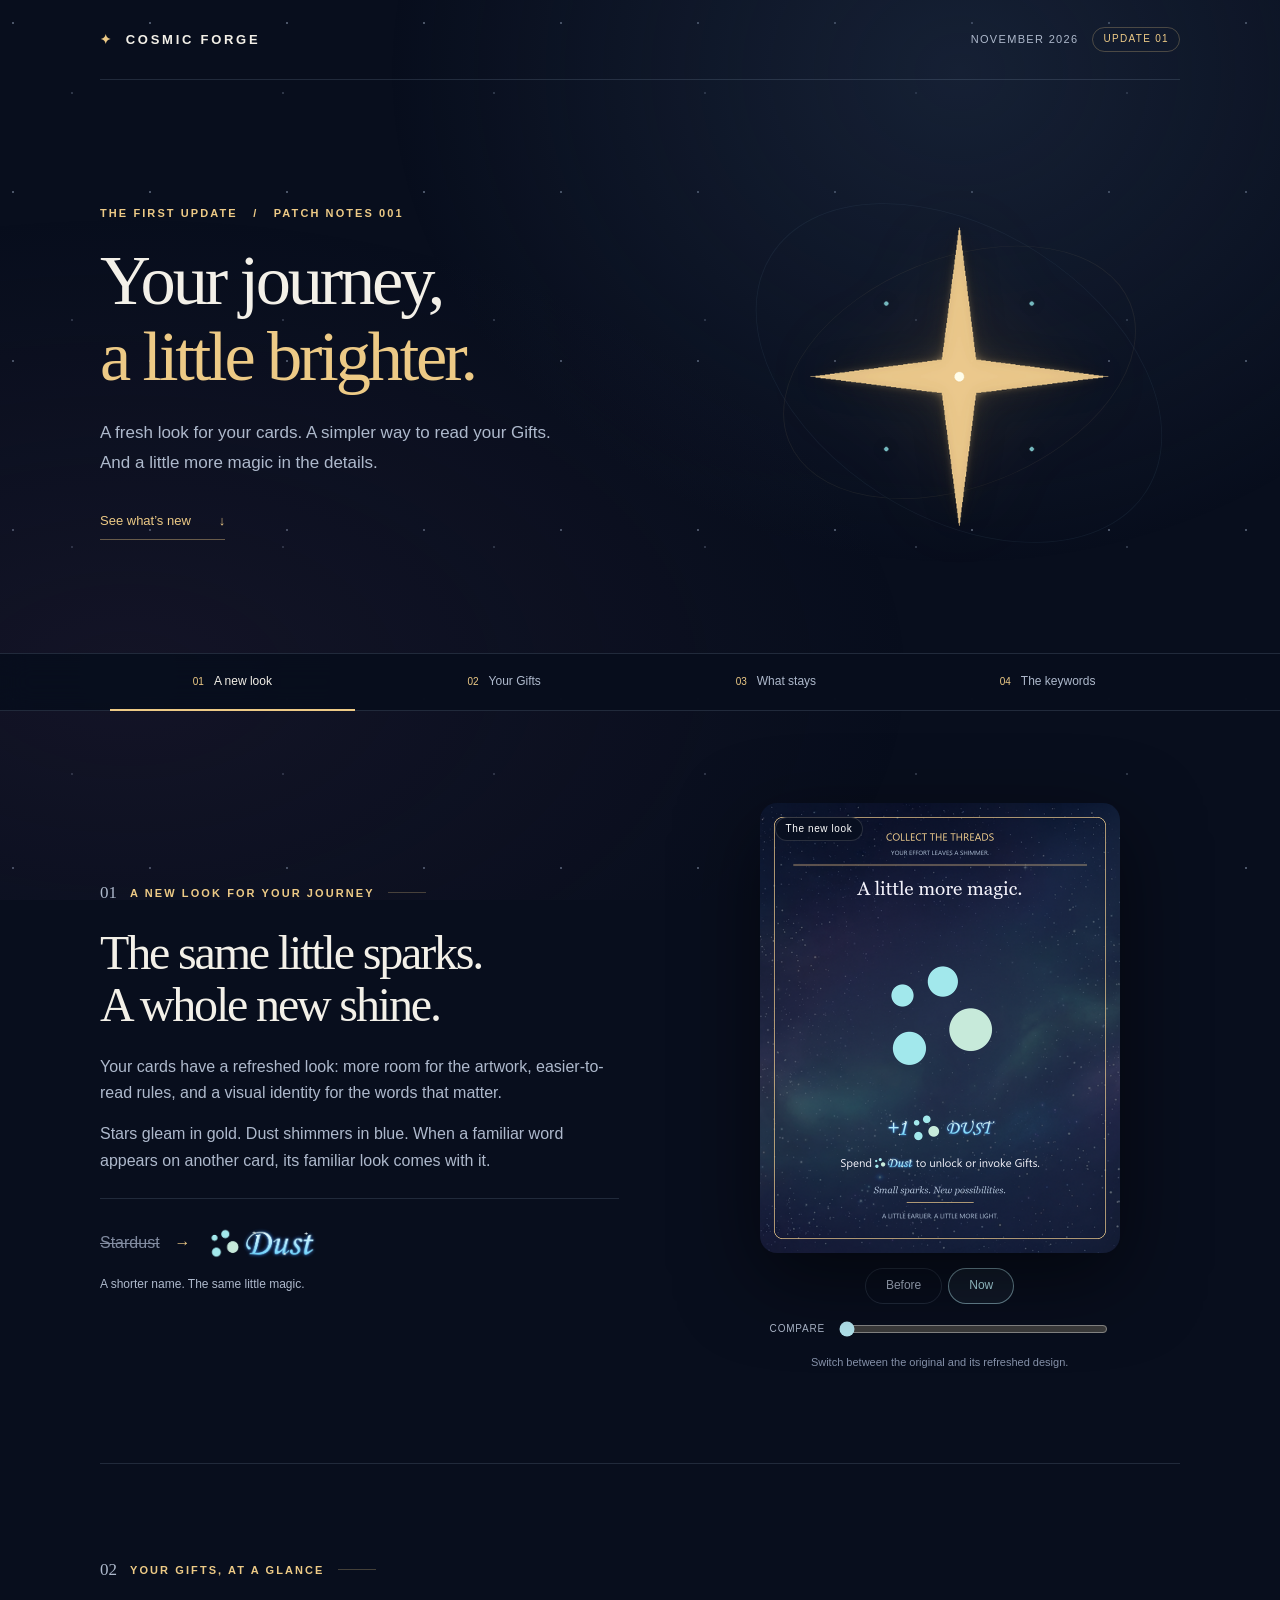
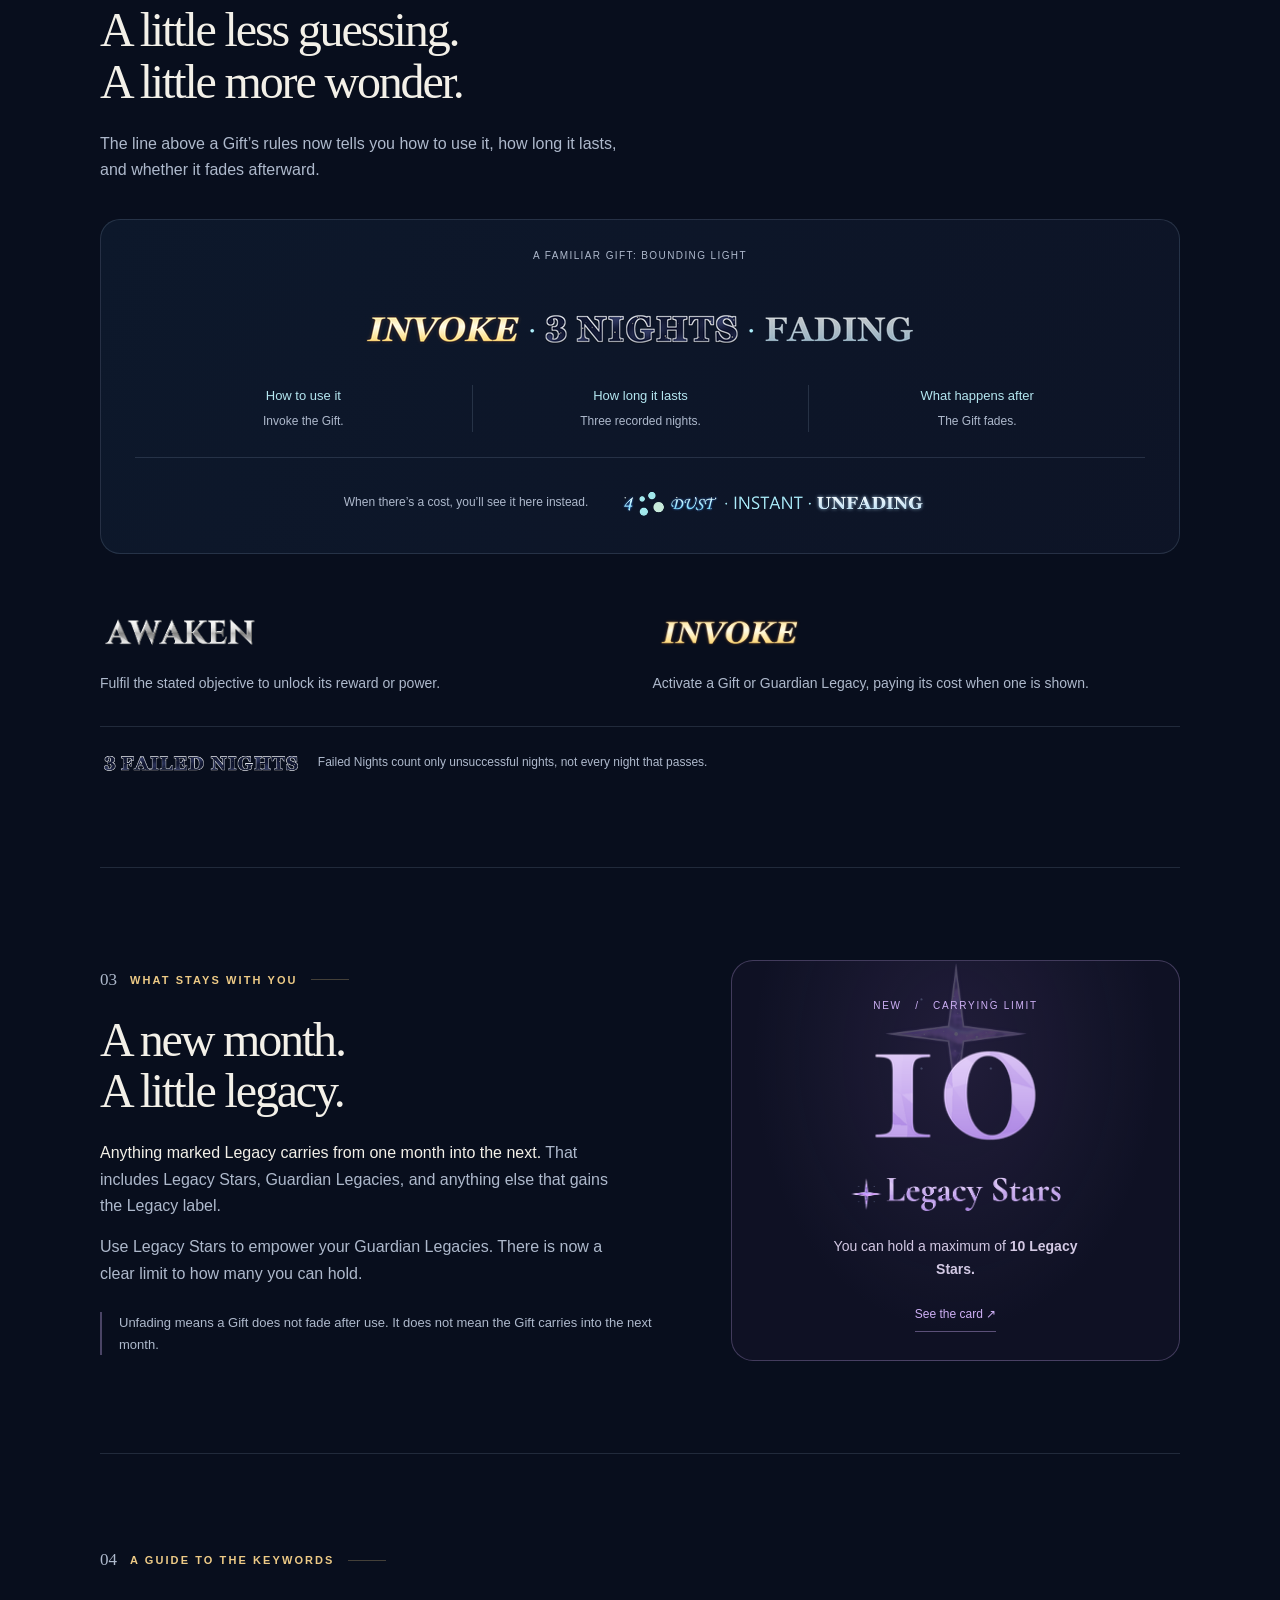
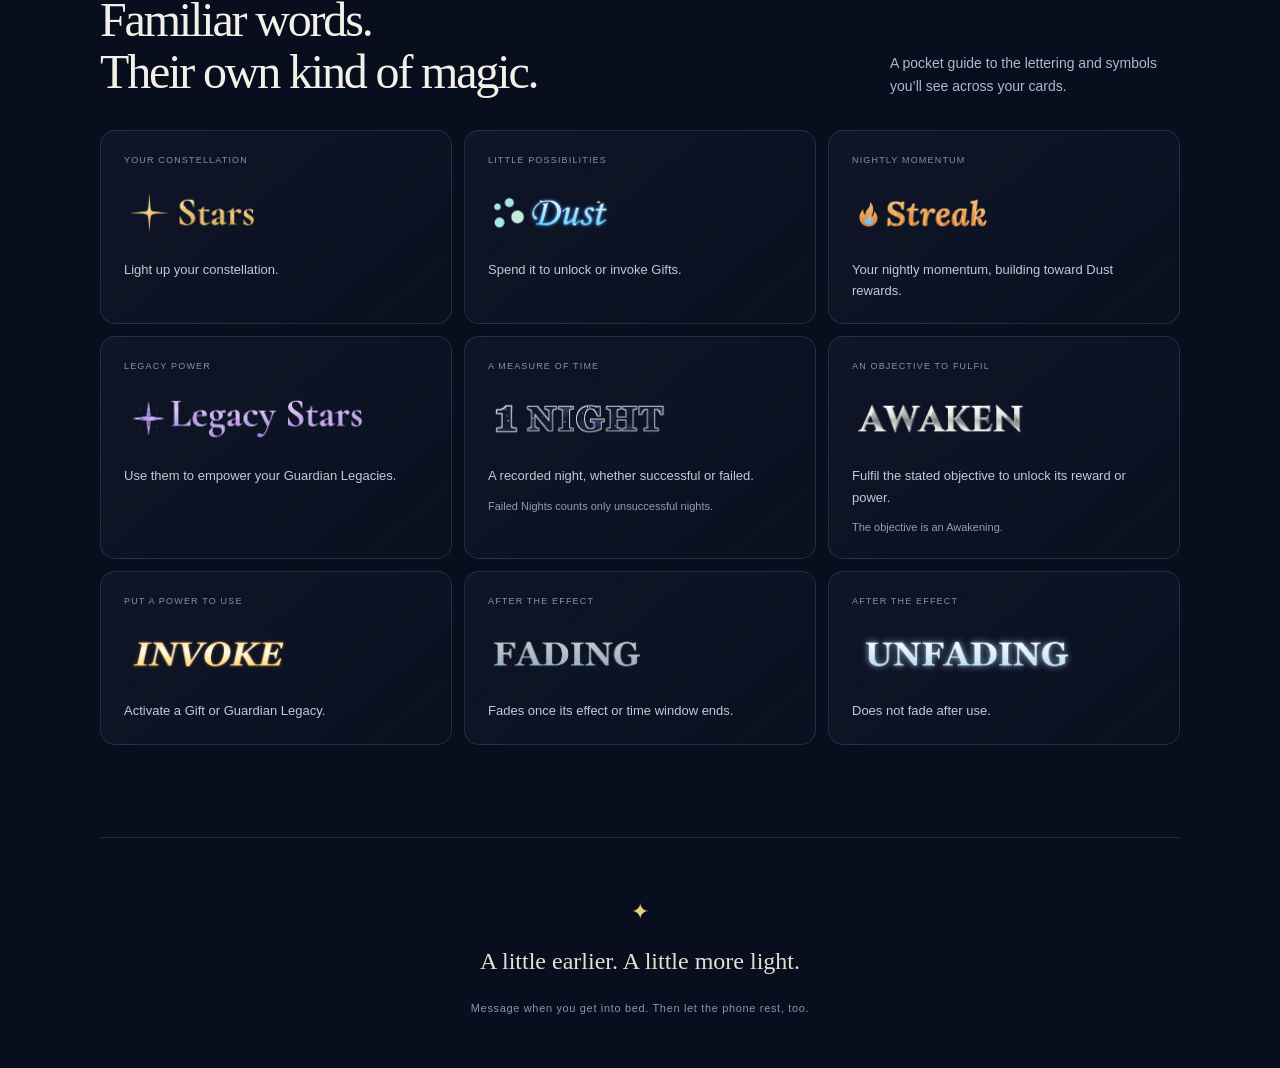
==== index.html @ 6985fdb0 "Publish Cosmic Forge patch notes 001 Co-authored-by: Copilot App <223556219+Copilot@users.noreply.gi" ====
<!doctype html>
<html lang="en">
<head>
  <meta charset="utf-8">
  <meta name="viewport" content="width=device-width, initial-scale=1">
  <meta name="color-scheme" content="dark">
  <title>Cosmic Forge - The first update</title>
  <style>
    :root{--bg:#080e1d;--ink:#f3f0e8;--muted:#aeb9cc;--gold:#edca86;--ice:#b4e6f0;--violet:#ceb0f5;--line:rgba(182,205,232,.15)}
    *{box-sizing:border-box}html{scroll-behavior:smooth;scroll-padding-top:96px}body{margin:0;background:var(--bg);color:var(--ink);font-family:"Segoe UI",Arial,sans-serif;font-size:16px;line-height:1.65}
    body:before{content:"";position:fixed;inset:0;pointer-events:none;z-index:-1;background:radial-gradient(ellipse at 75% 8%,#26365077,transparent 42%),radial-gradient(ellipse at 10% 75%,#33264244,transparent 48%),radial-gradient(1px 1px at 13px 23px,#d2e4ff55 99%,transparent) 0 0/137px 169px,radial-gradient(1px 1px at 72px 93px,#d2e4ff30 99%,transparent) 0 0/211px 227px}
    a{color:inherit;text-decoration:none}button,input{font:inherit}button{cursor:pointer}button:focus-visible,a:focus-visible,input:focus-visible{outline:2px solid var(--ice);outline-offset:6px}button{color:inherit}img{display:block;max-width:100%;height:auto}
    .shell{width:min(1080px,calc(100% - 64px));margin:auto}.masthead{display:flex;align-items:center;justify-content:space-between;gap:16px;padding:27px 0;border-bottom:1px solid var(--line)}
    .brand{font-size:13px;letter-spacing:.21em;font-weight:600}.brand i{font-style:normal;color:var(--gold);margin-right:12px}.edition{display:flex;align-items:center;gap:14px;color:var(--muted);font-size:11px;letter-spacing:.12em}
    .draft{border:1px solid #edca8644;color:var(--gold);padding:3px 10px;border-radius:20px;font-size:10px}
    .hero{display:grid;grid-template-columns:1.4fr 1fr;align-items:center;gap:20px;padding:72px 0 60px;position:relative}
    .eyebrow,.step{font-size:11px;letter-spacing:.19em;text-transform:uppercase;font-weight:600;color:var(--gold)}h1,h2,h3,p{margin:0}
    h1,h2{font-family:Georgia,"Times New Roman",serif;font-weight:400;letter-spacing:-.045em;line-height:1.08}h1{font-size:clamp(44px,5.5vw,74px);margin:20px 0 24px}h1 em{font-style:normal;color:var(--gold)}
    .intro{font-size:17px;max-width:470px;color:var(--muted);line-height:1.75}.start{display:inline-flex;align-items:center;gap:28px;border-bottom:1px solid #edca8666;padding:8px 0;margin-top:24px;font-size:13px;color:var(--gold)}
    .hero-art{position:relative;display:grid;place-items:center;aspect-ratio:1}.hero-art:before,.hero-art:after{content:"";position:absolute;border:1px solid #dfc68914;border-radius:50%;width:83%;height:83%;transform:rotate(-22deg) scaleY(.62)}
    .hero-art:after{width:100%;height:100%;transform:rotate(32deg) scaleY(.65);border-color:#a3d5ff10}.hero-art img{width:100%;filter:drop-shadow(0 0 40px #d6a44926);animation:float 8s ease-in-out infinite}
    @keyframes float{50%{transform:translateY(-9px)}}.chapter-nav{position:sticky;top:0;z-index:5;background:#080e1df2;backdrop-filter:blur(14px);border-block:1px solid var(--line)}
    .chapter-nav .shell{display:flex;gap:7px;justify-content:space-between}.chapter-nav a{flex:1;padding:18px 10px;font-size:12px;color:var(--muted);text-align:center;position:relative;white-space:nowrap}
    .chapter-nav a span{color:var(--gold);font-size:10px;margin-right:10px}.chapter-nav a:hover,.chapter-nav a[aria-current="true"]{color:var(--ink)}
    .chapter-nav a[aria-current="true"]:after{content:"";height:2px;background:var(--gold);position:absolute;bottom:-1px;left:10px;right:10px}.progress{height:2px;position:absolute;bottom:-2px;left:0;background:var(--ice);width:0}
    section.chapter{padding:92px 0;border-bottom:1px solid var(--line)}.step{display:flex;align-items:center;gap:13px;margin-bottom:20px}.step b{font-family:Georgia,serif;font-size:17px;font-weight:400;letter-spacing:0;color:var(--muted)}.step:after{content:"";width:38px;height:1px;background:#edca8644}
    h2{font-size:clamp(34px,4vw,48px);margin-bottom:23px;max-width:600px}.body-copy{color:var(--muted);max-width:530px}.body-copy + .body-copy{margin-top:15px}.split{display:grid;grid-template-columns:1.08fr 1fr;gap:80px;align-items:center}
    .comparison-wrap{max-width:360px;width:100%;margin:auto}.comparison{position:relative;aspect-ratio:4/5;border-radius:17px;overflow:hidden;box-shadow:0 25px 80px #0008;--reveal:0%}
    .comparison img{width:100%;height:100%;object-fit:contain}.comparison .old{position:absolute;inset:0;clip-path:inset(0 calc(100% - var(--reveal)) 0 0)}
    .comparison-label{position:absolute;top:14px;left:15px;z-index:1;background:#090f20de;border:1px solid #fff2;border-radius:20px;padding:3px 10px;font-size:10px;letter-spacing:.06em;color:#fff}
    .divider{position:absolute;top:0;bottom:0;left:var(--reveal);width:1px;background:#fff9;pointer-events:none;opacity:0}.comparison[data-comparing="true"] .divider{opacity:1}
    .compare-controls{display:flex;justify-content:center;gap:6px;padding-top:15px}.compare-controls button{background:none;border:1px solid var(--line);color:var(--muted);padding:7px 20px;border-radius:30px;font-size:12px}
    .compare-controls button[aria-pressed="true"]{border-color:#b4e6f088;background:#b4e6f00e;color:var(--ice)}.slider-label{display:flex;align-items:center;gap:12px;font-size:10px;letter-spacing:.08em;color:var(--muted);margin:15px 10px 0}
    .slider-label input{min-width:0;flex:1;width:100%;accent-color:var(--ice)}.rename{display:flex;flex-wrap:wrap;align-items:center;gap:15px;padding:20px 0 0;margin-top:24px;border-top:1px solid var(--line)}
    .rename del{color:#818ba0;font-size:16px}.rename span{color:var(--gold)}.rename img{height:49px;width:auto}.rename small{flex-basis:100%;color:var(--muted);font-size:12px;margin-top:-8px}
    .caption{font-size:11px;color:#8591a9;text-align:center;margin-top:14px}.gift-header{max-width:600px}.usage-panel{margin-top:36px;border:1px solid var(--line);border-radius:20px;background:linear-gradient(120deg,#101e33aa,#11182caa);padding:28px 34px}
    .example-label{font-size:10px;letter-spacing:.14em;color:var(--muted);text-transform:uppercase;text-align:center;margin-bottom:20px}.usage-art{width:min(610px,100%);margin:0 auto}
    .usage-explain{display:grid;grid-template-columns:repeat(3,1fr);text-align:center;margin-top:15px}.usage-explain div{padding:0 14px;color:var(--muted);font-size:13px}.usage-explain div + div{border-left:1px solid var(--line)}
    .usage-explain strong{display:block;color:var(--ice);font-weight:500;font-size:13px;margin-bottom:4px}.usage-explain small{font-size:12px}.paid-example{display:flex;align-items:center;justify-content:center;flex-wrap:wrap;gap:18px;border-top:1px solid var(--line);margin-top:25px;padding-top:22px}
    .paid-example span{font-size:12px;color:var(--muted);max-width:260px}.paid-example img{width:330px;max-width:100%}.action-pair{display:grid;grid-template-columns:1fr 1fr;gap:25px;margin-top:30px}
    .action-pair article{padding:24px 0 0}.action-pair img{height:49px;width:auto;margin-bottom:15px}.action-pair p{font-size:14px;color:var(--muted)}
    .night-note{display:flex;align-items:center;gap:16px;flex-wrap:wrap;margin-top:30px;padding-top:25px;border-top:1px solid var(--line);font-size:12px;color:var(--muted)}
    .night-note img{height:23px;width:auto}.legacy-layout{display:grid;grid-template-columns:1.25fr 1fr;gap:70px;align-items:center}.legacy-copy strong{color:var(--ink);font-weight:500}
    .cap-card{position:relative;isolation:isolate;overflow:hidden;padding:37px 30px 28px;border:1px solid #ceb0f544;border-radius:22px;text-align:center;background:radial-gradient(ellipse at 50% 24%,#69509233,transparent 64%),#18162b88}
    .cap-card .legacy-art{position:absolute;inset:-30px auto auto 50%;transform:translateX(-50%);width:210px;opacity:.25;z-index:-1}
    .new-rule{font-size:10px;color:var(--violet);letter-spacing:.17em}.ten{height:119px;width:auto;margin:22px auto 15px}.legacy-name{height:49px;width:auto;margin:auto;max-width:100%;object-fit:contain}
    .cap-text{margin-top:16px;font-size:14px;color:#d3c9e4;max-width:250px;margin-inline:auto}.card-button{border:0;border-bottom:1px solid #ceb0f566;background:none;color:var(--violet);font-size:12px;padding:6px 0;margin-top:18px}
    .legacy-warning{margin-top:25px;padding-left:17px;border-left:2px solid #ceb0f555;color:var(--muted);font-size:13px}.index-intro{display:flex;align-items:end;justify-content:space-between;gap:20px;margin-bottom:32px}
    .index-intro h2{margin-bottom:0}.index-intro p{font-size:14px;color:var(--muted);max-width:290px}.keyword-grid{display:grid;grid-template-columns:repeat(3,minmax(0,1fr));gap:12px}
    .keyword{border:1px solid var(--line);border-radius:15px;padding:22px 23px;background:linear-gradient(140deg,#18223766,#14162a44);transition:border-color .2s,transform .2s}
    .keyword:hover{border-color:#d9c59866;transform:translateY(-3px)}.keyword-kind{font-size:9px;letter-spacing:.13em;color:#8592aa;text-transform:uppercase;margin-bottom:18px}
    .keyword-image{height:54px;width:auto;max-width:100%;object-fit:contain;object-position:left;margin-bottom:19px}.keyword p{font-size:13px;line-height:1.65;color:#c1c9d8}.keyword small{display:block;margin-top:10px;color:#919db1;font-size:11px}
    .closing{padding:56px 0 48px;text-align:center}.closing .closing-star{color:var(--gold);font-size:22px}.closing p{font-family:Georgia,serif;font-size:24px;margin:12px 0;color:#e5dfd1}.closing small{font-size:11px;color:#8996ad;letter-spacing:.06em}
    dialog{background:#070c18;border:1px solid #cbb3e650;border-radius:18px;padding:18px;max-width:min(660px,94vw);max-height:94dvh;color:var(--ink)}
    dialog::backdrop{background:#030712dd;backdrop-filter:blur(8px)}dialog img{max-height:78dvh;width:auto;margin:auto;border-radius:10px}dialog form{text-align:right;margin-bottom:12px}dialog button{background:#232437;border:1px solid var(--line);border-radius:20px;padding:6px 15px;font-size:12px}
    @media(max-width:850px){.split{gap:38px}.legacy-layout{gap:35px}.hero{gap:0}.keyword{padding:20px 18px}.keyword-image{height:44px}.shell{width:calc(100% - 40px)}.chapter-nav a span{margin-right:6px}}
    @media(max-width:620px){body{font-size:15px}.shell{width:calc(100% - 36px)}.masthead{padding:20px 0}.brand{font-size:10px;letter-spacing:.14em}.edition{font-size:9px;gap:8px}.edition .date{display:none}
      .hero{padding:42px 0 32px;display:block}.hero-copy{position:relative;z-index:1}.hero-art{position:absolute;width:165px;right:8px;top:8px;opacity:.5}.hero .eyebrow{padding-right:105px;max-width:260px;font-size:9px}
      h1{font-size:47px;margin:23px 0 21px;max-width:350px}.intro{font-size:15px;max-width:310px}.start{margin-top:18px}.chapter-nav .shell{width:100%;gap:0}.chapter-nav a{font-size:10px;padding:16px 3px}.chapter-nav a span{display:none}
      section.chapter{padding:55px 0}.step{font-size:10px;margin-bottom:17px}h2{font-size:36px}.split,.legacy-layout{grid-template-columns:1fr;gap:32px}.comparison-wrap{max-width:340px}
      .rename{margin-top:22px}.usage-panel{padding:23px 12px;margin-top:26px;border-radius:15px}.usage-explain div{padding:0 7px}.usage-explain strong{font-size:11px}.usage-explain small{font-size:10px;line-height:1.4;display:block}
      .usage-art{width:100%}.paid-example{gap:8px}.paid-example span{max-width:none;text-align:center;font-size:11px}.paid-example img{width:280px}.action-pair{gap:22px;margin-top:15px}.action-pair img{height:40px;object-fit:contain;object-position:left}.action-pair p{font-size:13px}
      .night-note{gap:10px;margin-top:22px;padding-top:20px}.night-note img{height:21px}.cap-card{width:100%;max-width:380px;margin:auto}.index-intro{display:block}.index-intro p{margin-top:19px;max-width:none}
      .keyword-grid{grid-template-columns:repeat(2,minmax(0,1fr));gap:9px}.keyword{padding:18px 13px}.keyword-image{height:40px;margin-bottom:13px}.keyword-kind{font-size:8px;letter-spacing:.09em;margin-bottom:12px}.keyword p{font-size:12px}.keyword small{font-size:10px}
      .keyword:nth-child(4){grid-column:1/-1;order:1}.keyword:nth-child(n+6){order:2}.closing{padding:40px 0}.closing p{font-size:20px}
    }
    @media(prefers-reduced-motion:reduce){html{scroll-behavior:auto}.hero-art img{animation:none}.keyword{transition:none}}
    @media print{.chapter-nav,.draft,.compare-controls,.slider-label,.start,.card-button{display:none}body{background:#080e1d;print-color-adjust:exact}section.chapter{break-inside:avoid}.hero-art img{animation:none}}
  </style>
</head>
<body>
  <header class="shell masthead">
    <a class="brand" href="#top"><i aria-hidden="true">&#10022;</i>COSMIC FORGE</a>
    <div class="edition"><span class="date">NOVEMBER 2026</span><span class="draft">UPDATE 01</span></div>
  </header>
  <main id="top">
    <div class="shell hero">
      <div class="hero-copy">
        <p class="eyebrow">The first update &nbsp; / &nbsp; Patch notes 001</p>
        <h1>Your journey,<br><em>a little brighter.</em></h1>
        <p class="intro">A fresh look for your cards. A simpler way to read your Gifts. And a little more magic in the details.</p>
        <a class="start" href="#look">See what&rsquo;s new <span aria-hidden="true">&#8595;</span></a>
      </div>
      <div class="hero-art" aria-hidden="true"><img src="assets/hero-star.png" alt="" width="580" height="560"></div>
    </div>
    <nav class="chapter-nav" aria-label="Patch-note chapters">
      <div class="shell">
        <a href="#look" aria-current="true"><span>01</span>A new look</a>
        <a href="#gifts"><span>02</span>Your Gifts</a>
        <a href="#legacy"><span>03</span>What stays</a>
        <a href="#keywords"><span>04</span>The keywords</a>
      </div>
      <div class="progress" aria-hidden="true"></div>
    </nav>
    <div class="shell">
      <section class="chapter" id="look" aria-labelledby="look-title">
        <div class="split">
          <div>
            <div class="step"><b>01</b>A new look for your journey</div>
            <h2 id="look-title">The same little sparks.<br>A whole new shine.</h2>
            <p class="body-copy">Your cards have a refreshed look: more room for the artwork, easier-to-read rules, and a visual identity for the words that matter.</p>
            <p class="body-copy">Stars gleam in gold. Dust shimmers in blue. When a familiar word appears on another card, its familiar look comes with it.</p>
            <div class="rename">
              <del>Stardust</del><span aria-hidden="true">&#8594;</span>
              <img src="assets/word-dust.png" alt="Dust">
              <small>A shorter name. The same little magic.</small>
            </div>
          </div>
          <figure class="comparison-wrap">
            <div class="comparison" id="comparison">
              <img src="assets/dust-now.png" alt="The refreshed Dust card, with cyan lettering and a four-dot resource icon." width="720" height="900">
              <img class="old" src="assets/dust-before.png" alt="The original Stardust card, with its original plain gold reward line." width="720" height="900">
              <span class="comparison-label" id="comparison-label">The new look</span><span class="divider" aria-hidden="true"></span>
            </div>
            <div class="compare-controls" role="group" aria-label="Choose a card version">
              <button type="button" data-position="100" aria-pressed="false">Before</button>
              <button type="button" data-position="0" aria-pressed="true">Now</button>
            </div>
            <label class="slider-label">COMPARE<input id="comparison-range" type="range" min="0" max="100" value="0" aria-label="Amount of the original card revealed"></label>
            <figcaption class="caption">Switch between the original and its refreshed design.</figcaption>
          </figure>
        </div>
      </section>
      <section class="chapter" id="gifts" aria-labelledby="gift-title">
        <div class="gift-header">
          <div class="step"><b>02</b>Your Gifts, at a glance</div>
          <h2 id="gift-title">A little less guessing.<br>A little more wonder.</h2>
          <p class="body-copy">The line above a Gift&rsquo;s rules now tells you how to use it, how long it lasts, and whether it fades afterward.</p>
        </div>
        <div class="usage-panel">
          <p class="example-label">A familiar Gift: Bounding Light</p>
          <img class="usage-art" src="assets/gift-usage.png" alt="Invoke, 3 Nights, Fading">
          <div class="usage-explain">
            <div><strong>How to use it</strong><small>Invoke the Gift.</small></div>
            <div><strong>How long it lasts</strong><small>Three recorded nights.</small></div>
            <div><strong>What happens after</strong><small>The Gift fades.</small></div>
          </div>
          <div class="paid-example">
            <span>When there&rsquo;s a cost, you&rsquo;ll see it here instead.</span>
            <img src="assets/paid-usage.png" alt="Recharge Station: 4 Dust, Instant, Unfading">
          </div>
        </div>
        <div class="action-pair">
          <article><img src="assets/word-awaken.png" alt="Awaken"><p>Fulfil the stated objective to unlock its reward or power.</p></article>
          <article><img src="assets/word-invoke.png" alt="Invoke"><p>Activate a Gift or Guardian Legacy, paying its cost when one is shown.</p></article>
        </div>
        <div class="night-note"><img src="assets/word-failed-nights.png" alt="3 Failed Nights"><span>Failed Nights count only unsuccessful nights, not every night that passes.</span></div>
      </section>
      <section class="chapter" id="legacy" aria-labelledby="legacy-title">
        <div class="legacy-layout">
          <div class="legacy-copy">
            <div class="step"><b>03</b>What stays with you</div>
            <h2 id="legacy-title">A new month.<br>A little legacy.</h2>
            <p class="body-copy"><strong>Anything marked Legacy carries from one month into the next.</strong> That includes Legacy Stars, Guardian Legacies, and anything else that gains the Legacy label.</p>
            <p class="body-copy">Use Legacy Stars to empower your Guardian Legacies. There is now a clear limit to how many you can hold.</p>
            <p class="legacy-warning">Unfading means a Gift does not fade after use. It does not mean the Gift carries into the next month.</p>
          </div>
          <div class="cap-card">
            <img class="legacy-art" src="assets/legacy-art.png" alt="" aria-hidden="true">
            <p class="new-rule">NEW &nbsp; / &nbsp; CARRYING LIMIT</p>
            <img class="ten" src="assets/legacy-ten.png" alt="10">
            <img class="legacy-name" src="assets/word-legacy-stars.png" alt="Legacy Stars">
            <p class="cap-text">You can hold a maximum of <strong>10 Legacy Stars.</strong></p>
            <button class="card-button" type="button" id="open-legacy">See the card <span aria-hidden="true">&#8599;</span></button>
          </div>
        </div>
      </section>
      <section class="chapter" id="keywords" aria-labelledby="keyword-title">
        <div class="step"><b>04</b>A guide to the keywords</div>
        <div class="index-intro"><h2 id="keyword-title">Familiar words.<br>Their own kind of magic.</h2><p>A pocket guide to the lettering and symbols you&rsquo;ll see across your cards.</p></div>
        <div class="keyword-grid">
          <article class="keyword"><div class="keyword-kind">Your constellation</div><img class="keyword-image" src="assets/word-stars.png" alt="Stars"><p>Light up your constellation.</p></article>
          <article class="keyword"><div class="keyword-kind">Little possibilities</div><img class="keyword-image" src="assets/word-dust.png" alt="Dust"><p>Spend it to unlock or invoke Gifts.</p></article>
          <article class="keyword"><div class="keyword-kind">Nightly momentum</div><img class="keyword-image" src="assets/word-streak.png" alt="Streak"><p>Your nightly momentum, building toward Dust rewards.</p></article>
          <article class="keyword"><div class="keyword-kind">Legacy power</div><img class="keyword-image" src="assets/word-legacy-stars.png" alt="Legacy Stars"><p>Use them to empower your Guardian Legacies.</p></article>
          <article class="keyword"><div class="keyword-kind">A measure of time</div><img class="keyword-image" src="assets/word-night.png" alt="1 Night"><p>A recorded night, whether successful or failed.</p><small>Failed Nights counts only unsuccessful nights.</small></article>
          <article class="keyword"><div class="keyword-kind">An objective to fulfil</div><img class="keyword-image" src="assets/word-awaken.png" alt="Awaken"><p>Fulfil the stated objective to unlock its reward or power.</p><small>The objective is an Awakening.</small></article>
          <article class="keyword"><div class="keyword-kind">Put a power to use</div><img class="keyword-image" src="assets/word-invoke.png" alt="Invoke"><p>Activate a Gift or Guardian Legacy.</p></article>
          <article class="keyword"><div class="keyword-kind">After the effect</div><img class="keyword-image" src="assets/word-fading.png" alt="Fading"><p>Fades once its effect or time window ends.</p></article>
          <article class="keyword"><div class="keyword-kind">After the effect</div><img class="keyword-image" src="assets/word-unfading.png" alt="Unfading"><p>Does not fade after use.</p></article>
        </div>
      </section>
      <footer class="closing">
        <span class="closing-star" aria-hidden="true">&#10022;</span>
        <p>A little earlier. A little more light.</p>
        <small>Message when you get into bed. Then let the phone rest, too.</small>
      </footer>
    </div>
  </main>
  <dialog id="legacy-dialog" aria-label="Legacy Star card">
    <form method="dialog"><button>Close card</button></form>
    <img src="assets/legacy-star-card.png" alt="Legacy Star. Use Legacy Stars to empower your Legacies. You can hold a maximum of 10 Legacy Stars." width="720" height="900">
  </dialog>
  <script>
    const comparison = document.querySelector('#comparison');
    const range = document.querySelector('#comparison-range');
    const comparisonLabel = document.querySelector('#comparison-label');
    const controls = [...document.querySelectorAll('[data-position]')];
    function reveal(value) {
      const position = Math.min(100, Math.max(0, Number(value)));
      comparison.style.setProperty('--reveal', `${position}%`);
      comparison.dataset.comparing = String(position > 0 && position < 100);
      comparisonLabel.textContent = position === 0 ? 'The new look' : position === 100 ? 'The original' : 'Original / New';
      range.value = String(position);
      controls.forEach(button => button.setAttribute('aria-pressed', String(Number(button.dataset.position) === position)));
    }
    range.addEventListener('input', event => reveal(event.target.value));
    controls.forEach(button => button.addEventListener('click', () => reveal(button.dataset.position)));
    const sections = [...document.querySelectorAll('section.chapter')];
    const links = [...document.querySelectorAll('.chapter-nav a')];
    let queued = false;
    function updatePosition() {
      const current = sections.filter(section => section.getBoundingClientRect().top < 180).at(-1) || sections[0];
      links.forEach(link => link.setAttribute('aria-current', String(link.hash === `#${current.id}`)));
      const distance = document.documentElement.scrollHeight - innerHeight;
      document.querySelector('.progress').style.width = `${distance > 0 ? Math.min(100, scrollY / distance * 100) : 100}%`;
      queued = false;
    }
    addEventListener('scroll', () => { if (!queued) { queued = true; requestAnimationFrame(updatePosition); } }, {passive:true});
    addEventListener('resize', updatePosition);
    addEventListener('load', updatePosition);
    const legacyDialog = document.querySelector('#legacy-dialog');
    document.querySelector('#open-legacy').addEventListener('click', () => legacyDialog.showModal());
    legacyDialog.addEventListener('click', event => {
      if (event.target === legacyDialog) {
        const box = legacyDialog.getBoundingClientRect();
        if (event.clientX < box.left || event.clientX > box.right || event.clientY < box.top || event.clientY > box.bottom) legacyDialog.close();
      }
    });
  </script>
</body>
</html>
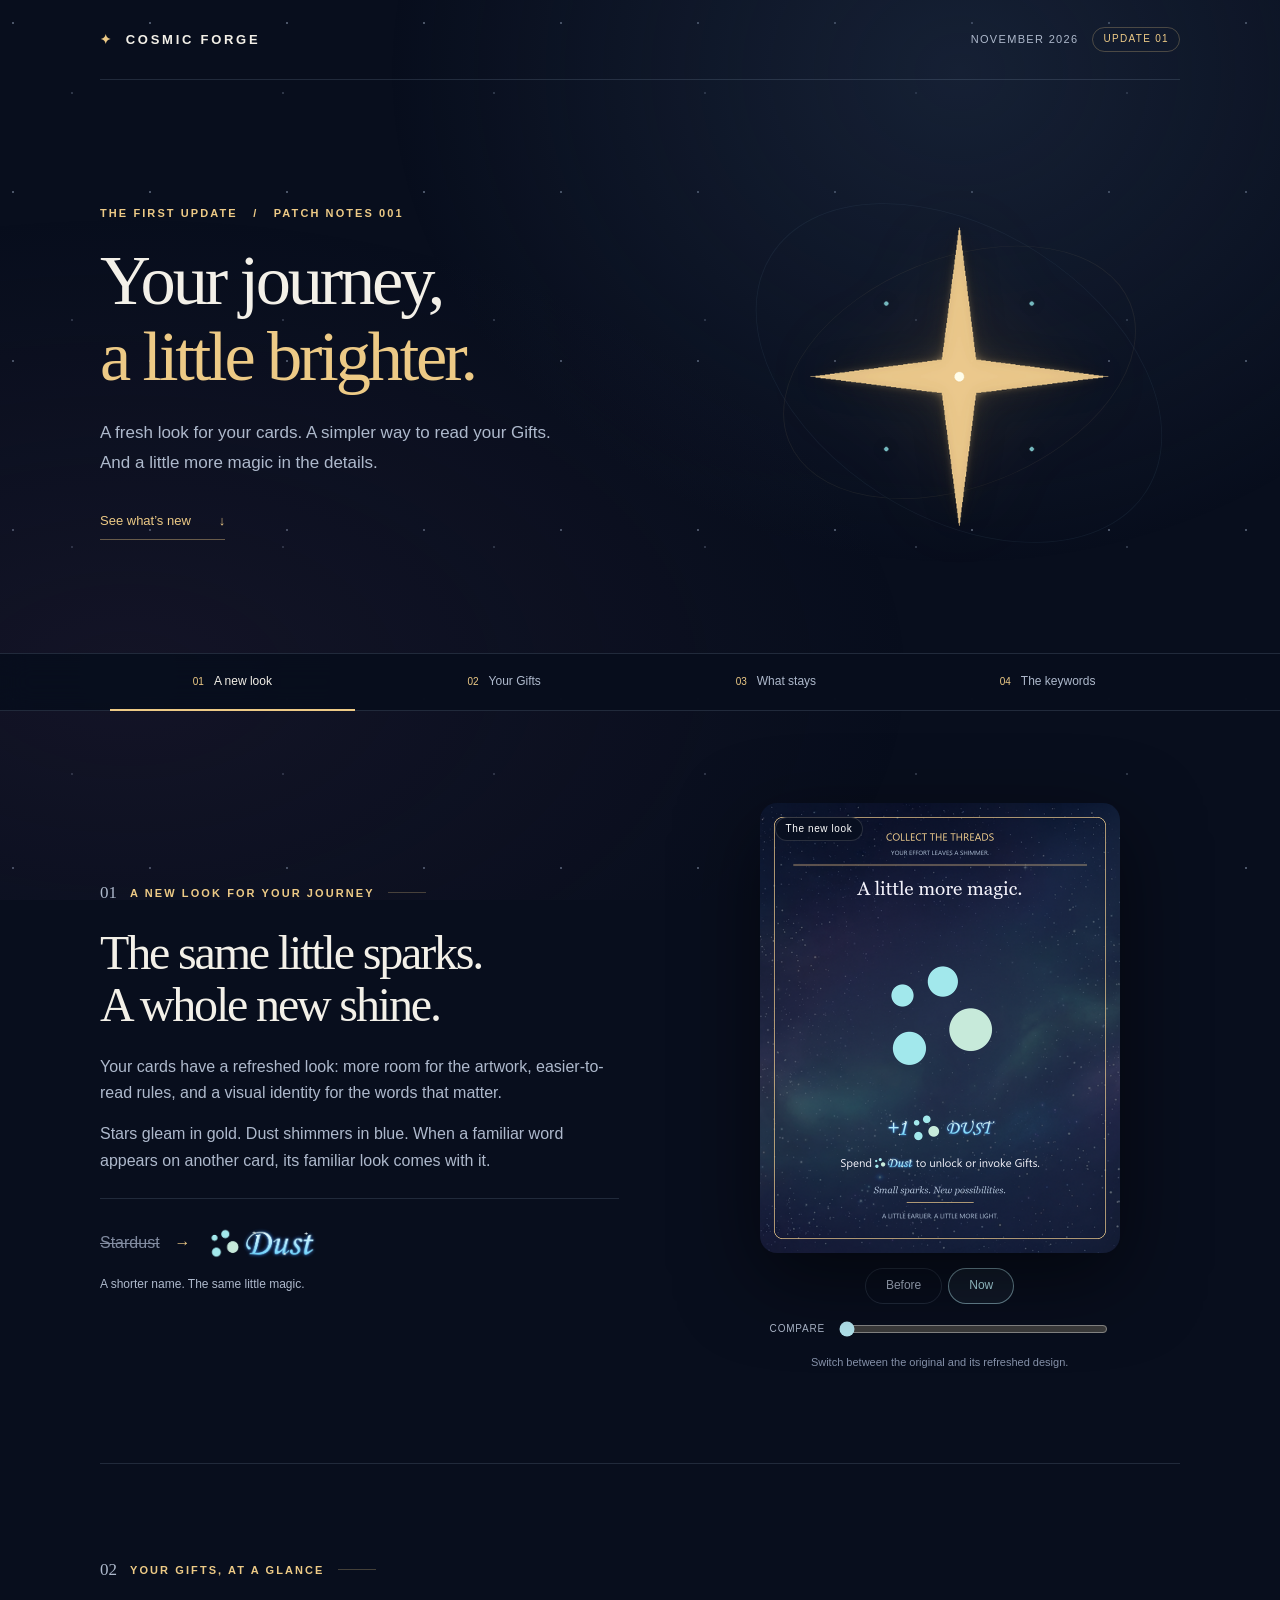
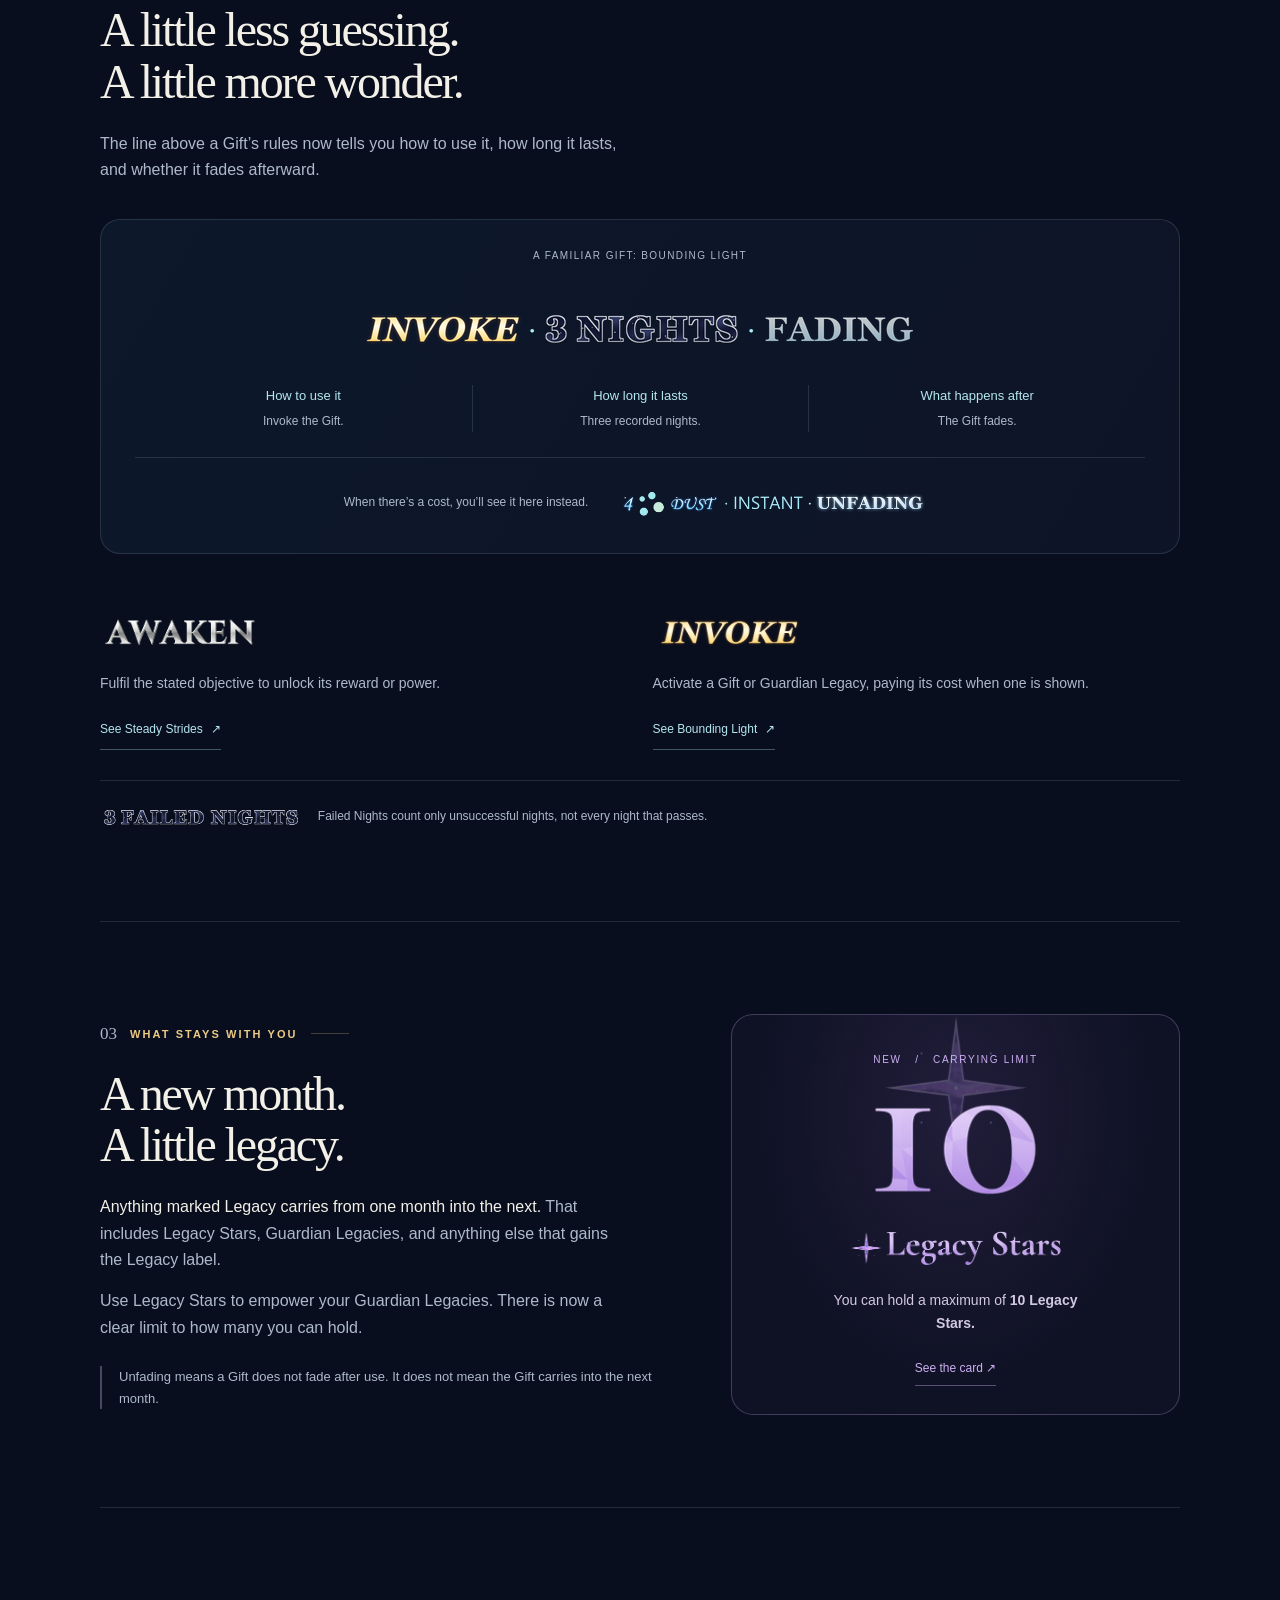
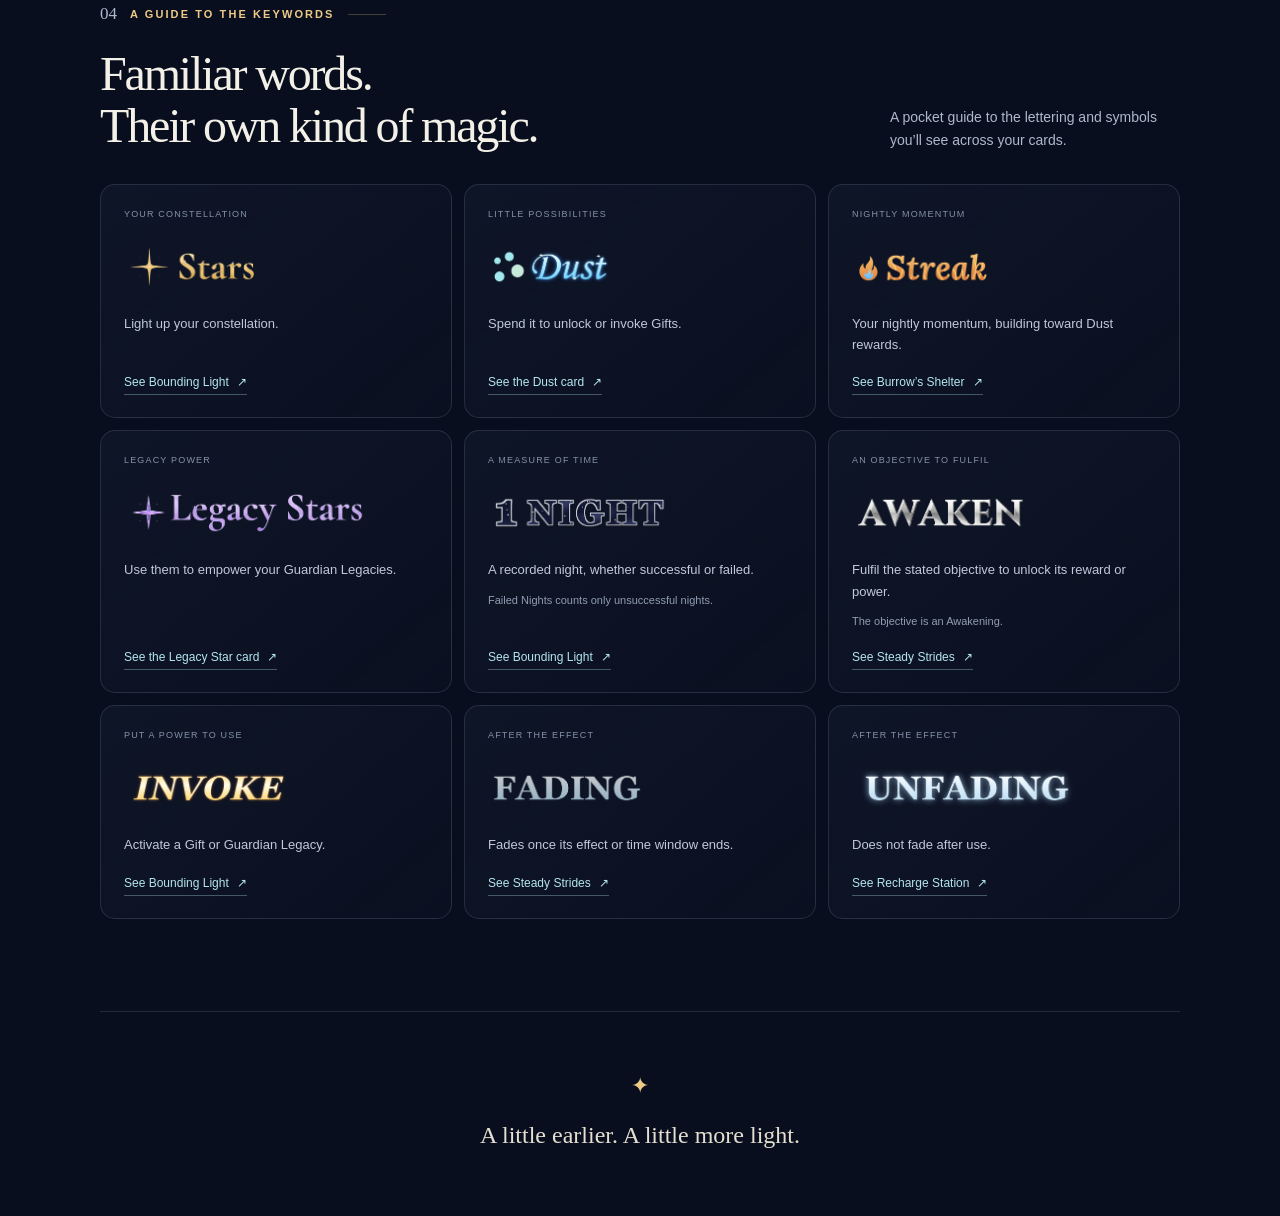
==== commit 2b16c1ec: "Add card examples and permanent 001 patch-note URL Co-authored-by: Copilot App <223556219+Copilot@us" ====
--- a/index.html
+++ b/index.html
@@ -3,230 +3,11 @@
 <head>
   <meta charset="utf-8">
   <meta name="viewport" content="width=device-width, initial-scale=1">
-  <meta name="color-scheme" content="dark">
-  <title>Cosmic Forge - The first update</title>
-  <style>
-    :root{--bg:#080e1d;--ink:#f3f0e8;--muted:#aeb9cc;--gold:#edca86;--ice:#b4e6f0;--violet:#ceb0f5;--line:rgba(182,205,232,.15)}
-    *{box-sizing:border-box}html{scroll-behavior:smooth;scroll-padding-top:96px}body{margin:0;background:var(--bg);color:var(--ink);font-family:"Segoe UI",Arial,sans-serif;font-size:16px;line-height:1.65}
-    body:before{content:"";position:fixed;inset:0;pointer-events:none;z-index:-1;background:radial-gradient(ellipse at 75% 8%,#26365077,transparent 42%),radial-gradient(ellipse at 10% 75%,#33264244,transparent 48%),radial-gradient(1px 1px at 13px 23px,#d2e4ff55 99%,transparent) 0 0/137px 169px,radial-gradient(1px 1px at 72px 93px,#d2e4ff30 99%,transparent) 0 0/211px 227px}
-    a{color:inherit;text-decoration:none}button,input{font:inherit}button{cursor:pointer}button:focus-visible,a:focus-visible,input:focus-visible{outline:2px solid var(--ice);outline-offset:6px}button{color:inherit}img{display:block;max-width:100%;height:auto}
-    .shell{width:min(1080px,calc(100% - 64px));margin:auto}.masthead{display:flex;align-items:center;justify-content:space-between;gap:16px;padding:27px 0;border-bottom:1px solid var(--line)}
-    .brand{font-size:13px;letter-spacing:.21em;font-weight:600}.brand i{font-style:normal;color:var(--gold);margin-right:12px}.edition{display:flex;align-items:center;gap:14px;color:var(--muted);font-size:11px;letter-spacing:.12em}
-    .draft{border:1px solid #edca8644;color:var(--gold);padding:3px 10px;border-radius:20px;font-size:10px}
-    .hero{display:grid;grid-template-columns:1.4fr 1fr;align-items:center;gap:20px;padding:72px 0 60px;position:relative}
-    .eyebrow,.step{font-size:11px;letter-spacing:.19em;text-transform:uppercase;font-weight:600;color:var(--gold)}h1,h2,h3,p{margin:0}
-    h1,h2{font-family:Georgia,"Times New Roman",serif;font-weight:400;letter-spacing:-.045em;line-height:1.08}h1{font-size:clamp(44px,5.5vw,74px);margin:20px 0 24px}h1 em{font-style:normal;color:var(--gold)}
-    .intro{font-size:17px;max-width:470px;color:var(--muted);line-height:1.75}.start{display:inline-flex;align-items:center;gap:28px;border-bottom:1px solid #edca8666;padding:8px 0;margin-top:24px;font-size:13px;color:var(--gold)}
-    .hero-art{position:relative;display:grid;place-items:center;aspect-ratio:1}.hero-art:before,.hero-art:after{content:"";position:absolute;border:1px solid #dfc68914;border-radius:50%;width:83%;height:83%;transform:rotate(-22deg) scaleY(.62)}
-    .hero-art:after{width:100%;height:100%;transform:rotate(32deg) scaleY(.65);border-color:#a3d5ff10}.hero-art img{width:100%;filter:drop-shadow(0 0 40px #d6a44926);animation:float 8s ease-in-out infinite}
-    @keyframes float{50%{transform:translateY(-9px)}}.chapter-nav{position:sticky;top:0;z-index:5;background:#080e1df2;backdrop-filter:blur(14px);border-block:1px solid var(--line)}
-    .chapter-nav .shell{display:flex;gap:7px;justify-content:space-between}.chapter-nav a{flex:1;padding:18px 10px;font-size:12px;color:var(--muted);text-align:center;position:relative;white-space:nowrap}
-    .chapter-nav a span{color:var(--gold);font-size:10px;margin-right:10px}.chapter-nav a:hover,.chapter-nav a[aria-current="true"]{color:var(--ink)}
-    .chapter-nav a[aria-current="true"]:after{content:"";height:2px;background:var(--gold);position:absolute;bottom:-1px;left:10px;right:10px}.progress{height:2px;position:absolute;bottom:-2px;left:0;background:var(--ice);width:0}
-    section.chapter{padding:92px 0;border-bottom:1px solid var(--line)}.step{display:flex;align-items:center;gap:13px;margin-bottom:20px}.step b{font-family:Georgia,serif;font-size:17px;font-weight:400;letter-spacing:0;color:var(--muted)}.step:after{content:"";width:38px;height:1px;background:#edca8644}
-    h2{font-size:clamp(34px,4vw,48px);margin-bottom:23px;max-width:600px}.body-copy{color:var(--muted);max-width:530px}.body-copy + .body-copy{margin-top:15px}.split{display:grid;grid-template-columns:1.08fr 1fr;gap:80px;align-items:center}
-    .comparison-wrap{max-width:360px;width:100%;margin:auto}.comparison{position:relative;aspect-ratio:4/5;border-radius:17px;overflow:hidden;box-shadow:0 25px 80px #0008;--reveal:0%}
-    .comparison img{width:100%;height:100%;object-fit:contain}.comparison .old{position:absolute;inset:0;clip-path:inset(0 calc(100% - var(--reveal)) 0 0)}
-    .comparison-label{position:absolute;top:14px;left:15px;z-index:1;background:#090f20de;border:1px solid #fff2;border-radius:20px;padding:3px 10px;font-size:10px;letter-spacing:.06em;color:#fff}
-    .divider{position:absolute;top:0;bottom:0;left:var(--reveal);width:1px;background:#fff9;pointer-events:none;opacity:0}.comparison[data-comparing="true"] .divider{opacity:1}
-    .compare-controls{display:flex;justify-content:center;gap:6px;padding-top:15px}.compare-controls button{background:none;border:1px solid var(--line);color:var(--muted);padding:7px 20px;border-radius:30px;font-size:12px}
-    .compare-controls button[aria-pressed="true"]{border-color:#b4e6f088;background:#b4e6f00e;color:var(--ice)}.slider-label{display:flex;align-items:center;gap:12px;font-size:10px;letter-spacing:.08em;color:var(--muted);margin:15px 10px 0}
-    .slider-label input{min-width:0;flex:1;width:100%;accent-color:var(--ice)}.rename{display:flex;flex-wrap:wrap;align-items:center;gap:15px;padding:20px 0 0;margin-top:24px;border-top:1px solid var(--line)}
-    .rename del{color:#818ba0;font-size:16px}.rename span{color:var(--gold)}.rename img{height:49px;width:auto}.rename small{flex-basis:100%;color:var(--muted);font-size:12px;margin-top:-8px}
-    .caption{font-size:11px;color:#8591a9;text-align:center;margin-top:14px}.gift-header{max-width:600px}.usage-panel{margin-top:36px;border:1px solid var(--line);border-radius:20px;background:linear-gradient(120deg,#101e33aa,#11182caa);padding:28px 34px}
-    .example-label{font-size:10px;letter-spacing:.14em;color:var(--muted);text-transform:uppercase;text-align:center;margin-bottom:20px}.usage-art{width:min(610px,100%);margin:0 auto}
-    .usage-explain{display:grid;grid-template-columns:repeat(3,1fr);text-align:center;margin-top:15px}.usage-explain div{padding:0 14px;color:var(--muted);font-size:13px}.usage-explain div + div{border-left:1px solid var(--line)}
-    .usage-explain strong{display:block;color:var(--ice);font-weight:500;font-size:13px;margin-bottom:4px}.usage-explain small{font-size:12px}.paid-example{display:flex;align-items:center;justify-content:center;flex-wrap:wrap;gap:18px;border-top:1px solid var(--line);margin-top:25px;padding-top:22px}
-    .paid-example span{font-size:12px;color:var(--muted);max-width:260px}.paid-example img{width:330px;max-width:100%}.action-pair{display:grid;grid-template-columns:1fr 1fr;gap:25px;margin-top:30px}
-    .action-pair article{padding:24px 0 0}.action-pair img{height:49px;width:auto;margin-bottom:15px}.action-pair p{font-size:14px;color:var(--muted)}
-    .night-note{display:flex;align-items:center;gap:16px;flex-wrap:wrap;margin-top:30px;padding-top:25px;border-top:1px solid var(--line);font-size:12px;color:var(--muted)}
-    .night-note img{height:23px;width:auto}.legacy-layout{display:grid;grid-template-columns:1.25fr 1fr;gap:70px;align-items:center}.legacy-copy strong{color:var(--ink);font-weight:500}
-    .cap-card{position:relative;isolation:isolate;overflow:hidden;padding:37px 30px 28px;border:1px solid #ceb0f544;border-radius:22px;text-align:center;background:radial-gradient(ellipse at 50% 24%,#69509233,transparent 64%),#18162b88}
-    .cap-card .legacy-art{position:absolute;inset:-30px auto auto 50%;transform:translateX(-50%);width:210px;opacity:.25;z-index:-1}
-    .new-rule{font-size:10px;color:var(--violet);letter-spacing:.17em}.ten{height:119px;width:auto;margin:22px auto 15px}.legacy-name{height:49px;width:auto;margin:auto;max-width:100%;object-fit:contain}
-    .cap-text{margin-top:16px;font-size:14px;color:#d3c9e4;max-width:250px;margin-inline:auto}.card-button{border:0;border-bottom:1px solid #ceb0f566;background:none;color:var(--violet);font-size:12px;padding:6px 0;margin-top:18px}
-    .legacy-warning{margin-top:25px;padding-left:17px;border-left:2px solid #ceb0f555;color:var(--muted);font-size:13px}.index-intro{display:flex;align-items:end;justify-content:space-between;gap:20px;margin-bottom:32px}
-    .index-intro h2{margin-bottom:0}.index-intro p{font-size:14px;color:var(--muted);max-width:290px}.keyword-grid{display:grid;grid-template-columns:repeat(3,minmax(0,1fr));gap:12px}
-    .keyword{border:1px solid var(--line);border-radius:15px;padding:22px 23px;background:linear-gradient(140deg,#18223766,#14162a44);transition:border-color .2s,transform .2s}
-    .keyword:hover{border-color:#d9c59866;transform:translateY(-3px)}.keyword-kind{font-size:9px;letter-spacing:.13em;color:#8592aa;text-transform:uppercase;margin-bottom:18px}
-    .keyword-image{height:54px;width:auto;max-width:100%;object-fit:contain;object-position:left;margin-bottom:19px}.keyword p{font-size:13px;line-height:1.65;color:#c1c9d8}.keyword small{display:block;margin-top:10px;color:#919db1;font-size:11px}
-    .closing{padding:56px 0 48px;text-align:center}.closing .closing-star{color:var(--gold);font-size:22px}.closing p{font-family:Georgia,serif;font-size:24px;margin:12px 0;color:#e5dfd1}.closing small{font-size:11px;color:#8996ad;letter-spacing:.06em}
-    dialog{background:#070c18;border:1px solid #cbb3e650;border-radius:18px;padding:18px;max-width:min(660px,94vw);max-height:94dvh;color:var(--ink)}
-    dialog::backdrop{background:#030712dd;backdrop-filter:blur(8px)}dialog img{max-height:78dvh;width:auto;margin:auto;border-radius:10px}dialog form{text-align:right;margin-bottom:12px}dialog button{background:#232437;border:1px solid var(--line);border-radius:20px;padding:6px 15px;font-size:12px}
-    @media(max-width:850px){.split{gap:38px}.legacy-layout{gap:35px}.hero{gap:0}.keyword{padding:20px 18px}.keyword-image{height:44px}.shell{width:calc(100% - 40px)}.chapter-nav a span{margin-right:6px}}
-    @media(max-width:620px){body{font-size:15px}.shell{width:calc(100% - 36px)}.masthead{padding:20px 0}.brand{font-size:10px;letter-spacing:.14em}.edition{font-size:9px;gap:8px}.edition .date{display:none}
-      .hero{padding:42px 0 32px;display:block}.hero-copy{position:relative;z-index:1}.hero-art{position:absolute;width:165px;right:8px;top:8px;opacity:.5}.hero .eyebrow{padding-right:105px;max-width:260px;font-size:9px}
-      h1{font-size:47px;margin:23px 0 21px;max-width:350px}.intro{font-size:15px;max-width:310px}.start{margin-top:18px}.chapter-nav .shell{width:100%;gap:0}.chapter-nav a{font-size:10px;padding:16px 3px}.chapter-nav a span{display:none}
-      section.chapter{padding:55px 0}.step{font-size:10px;margin-bottom:17px}h2{font-size:36px}.split,.legacy-layout{grid-template-columns:1fr;gap:32px}.comparison-wrap{max-width:340px}
-      .rename{margin-top:22px}.usage-panel{padding:23px 12px;margin-top:26px;border-radius:15px}.usage-explain div{padding:0 7px}.usage-explain strong{font-size:11px}.usage-explain small{font-size:10px;line-height:1.4;display:block}
-      .usage-art{width:100%}.paid-example{gap:8px}.paid-example span{max-width:none;text-align:center;font-size:11px}.paid-example img{width:280px}.action-pair{gap:22px;margin-top:15px}.action-pair img{height:40px;object-fit:contain;object-position:left}.action-pair p{font-size:13px}
-      .night-note{gap:10px;margin-top:22px;padding-top:20px}.night-note img{height:21px}.cap-card{width:100%;max-width:380px;margin:auto}.index-intro{display:block}.index-intro p{margin-top:19px;max-width:none}
-      .keyword-grid{grid-template-columns:repeat(2,minmax(0,1fr));gap:9px}.keyword{padding:18px 13px}.keyword-image{height:40px;margin-bottom:13px}.keyword-kind{font-size:8px;letter-spacing:.09em;margin-bottom:12px}.keyword p{font-size:12px}.keyword small{font-size:10px}
-      .keyword:nth-child(4){grid-column:1/-1;order:1}.keyword:nth-child(n+6){order:2}.closing{padding:40px 0}.closing p{font-size:20px}
-    }
-    @media(prefers-reduced-motion:reduce){html{scroll-behavior:auto}.hero-art img{animation:none}.keyword{transition:none}}
-    @media print{.chapter-nav,.draft,.compare-controls,.slider-label,.start,.card-button{display:none}body{background:#080e1d;print-color-adjust:exact}section.chapter{break-inside:avoid}.hero-art img{animation:none}}
-  </style>
+  <meta http-equiv="refresh" content="0; url=001/">
+  <title>Cosmic Forge - Patch notes 001</title>
+  <script>location.replace("001/" + location.hash);</script>
 </head>
 <body>
-  <header class="shell masthead">
-    <a class="brand" href="#top"><i aria-hidden="true">&#10022;</i>COSMIC FORGE</a>
-    <div class="edition"><span class="date">NOVEMBER 2026</span><span class="draft">UPDATE 01</span></div>
-  </header>
-  <main id="top">
-    <div class="shell hero">
-      <div class="hero-copy">
-        <p class="eyebrow">The first update &nbsp; / &nbsp; Patch notes 001</p>
-        <h1>Your journey,<br><em>a little brighter.</em></h1>
-        <p class="intro">A fresh look for your cards. A simpler way to read your Gifts. And a little more magic in the details.</p>
-        <a class="start" href="#look">See what&rsquo;s new <span aria-hidden="true">&#8595;</span></a>
-      </div>
-      <div class="hero-art" aria-hidden="true"><img src="assets/hero-star.png" alt="" width="580" height="560"></div>
-    </div>
-    <nav class="chapter-nav" aria-label="Patch-note chapters">
-      <div class="shell">
-        <a href="#look" aria-current="true"><span>01</span>A new look</a>
-        <a href="#gifts"><span>02</span>Your Gifts</a>
-        <a href="#legacy"><span>03</span>What stays</a>
-        <a href="#keywords"><span>04</span>The keywords</a>
-      </div>
-      <div class="progress" aria-hidden="true"></div>
-    </nav>
-    <div class="shell">
-      <section class="chapter" id="look" aria-labelledby="look-title">
-        <div class="split">
-          <div>
-            <div class="step"><b>01</b>A new look for your journey</div>
-            <h2 id="look-title">The same little sparks.<br>A whole new shine.</h2>
-            <p class="body-copy">Your cards have a refreshed look: more room for the artwork, easier-to-read rules, and a visual identity for the words that matter.</p>
-            <p class="body-copy">Stars gleam in gold. Dust shimmers in blue. When a familiar word appears on another card, its familiar look comes with it.</p>
-            <div class="rename">
-              <del>Stardust</del><span aria-hidden="true">&#8594;</span>
-              <img src="assets/word-dust.png" alt="Dust">
-              <small>A shorter name. The same little magic.</small>
-            </div>
-          </div>
-          <figure class="comparison-wrap">
-            <div class="comparison" id="comparison">
-              <img src="assets/dust-now.png" alt="The refreshed Dust card, with cyan lettering and a four-dot resource icon." width="720" height="900">
-              <img class="old" src="assets/dust-before.png" alt="The original Stardust card, with its original plain gold reward line." width="720" height="900">
-              <span class="comparison-label" id="comparison-label">The new look</span><span class="divider" aria-hidden="true"></span>
-            </div>
-            <div class="compare-controls" role="group" aria-label="Choose a card version">
-              <button type="button" data-position="100" aria-pressed="false">Before</button>
-              <button type="button" data-position="0" aria-pressed="true">Now</button>
-            </div>
-            <label class="slider-label">COMPARE<input id="comparison-range" type="range" min="0" max="100" value="0" aria-label="Amount of the original card revealed"></label>
-            <figcaption class="caption">Switch between the original and its refreshed design.</figcaption>
-          </figure>
-        </div>
-      </section>
-      <section class="chapter" id="gifts" aria-labelledby="gift-title">
-        <div class="gift-header">
-          <div class="step"><b>02</b>Your Gifts, at a glance</div>
-          <h2 id="gift-title">A little less guessing.<br>A little more wonder.</h2>
-          <p class="body-copy">The line above a Gift&rsquo;s rules now tells you how to use it, how long it lasts, and whether it fades afterward.</p>
-        </div>
-        <div class="usage-panel">
-          <p class="example-label">A familiar Gift: Bounding Light</p>
-          <img class="usage-art" src="assets/gift-usage.png" alt="Invoke, 3 Nights, Fading">
-          <div class="usage-explain">
-            <div><strong>How to use it</strong><small>Invoke the Gift.</small></div>
-            <div><strong>How long it lasts</strong><small>Three recorded nights.</small></div>
-            <div><strong>What happens after</strong><small>The Gift fades.</small></div>
-          </div>
-          <div class="paid-example">
-            <span>When there&rsquo;s a cost, you&rsquo;ll see it here instead.</span>
-            <img src="assets/paid-usage.png" alt="Recharge Station: 4 Dust, Instant, Unfading">
-          </div>
-        </div>
-        <div class="action-pair">
-          <article><img src="assets/word-awaken.png" alt="Awaken"><p>Fulfil the stated objective to unlock its reward or power.</p></article>
-          <article><img src="assets/word-invoke.png" alt="Invoke"><p>Activate a Gift or Guardian Legacy, paying its cost when one is shown.</p></article>
-        </div>
-        <div class="night-note"><img src="assets/word-failed-nights.png" alt="3 Failed Nights"><span>Failed Nights count only unsuccessful nights, not every night that passes.</span></div>
-      </section>
-      <section class="chapter" id="legacy" aria-labelledby="legacy-title">
-        <div class="legacy-layout">
-          <div class="legacy-copy">
-            <div class="step"><b>03</b>What stays with you</div>
-            <h2 id="legacy-title">A new month.<br>A little legacy.</h2>
-            <p class="body-copy"><strong>Anything marked Legacy carries from one month into the next.</strong> That includes Legacy Stars, Guardian Legacies, and anything else that gains the Legacy label.</p>
-            <p class="body-copy">Use Legacy Stars to empower your Guardian Legacies. There is now a clear limit to how many you can hold.</p>
-            <p class="legacy-warning">Unfading means a Gift does not fade after use. It does not mean the Gift carries into the next month.</p>
-          </div>
-          <div class="cap-card">
-            <img class="legacy-art" src="assets/legacy-art.png" alt="" aria-hidden="true">
-            <p class="new-rule">NEW &nbsp; / &nbsp; CARRYING LIMIT</p>
-            <img class="ten" src="assets/legacy-ten.png" alt="10">
-            <img class="legacy-name" src="assets/word-legacy-stars.png" alt="Legacy Stars">
-            <p class="cap-text">You can hold a maximum of <strong>10 Legacy Stars.</strong></p>
-            <button class="card-button" type="button" id="open-legacy">See the card <span aria-hidden="true">&#8599;</span></button>
-          </div>
-        </div>
-      </section>
-      <section class="chapter" id="keywords" aria-labelledby="keyword-title">
-        <div class="step"><b>04</b>A guide to the keywords</div>
-        <div class="index-intro"><h2 id="keyword-title">Familiar words.<br>Their own kind of magic.</h2><p>A pocket guide to the lettering and symbols you&rsquo;ll see across your cards.</p></div>
-        <div class="keyword-grid">
-          <article class="keyword"><div class="keyword-kind">Your constellation</div><img class="keyword-image" src="assets/word-stars.png" alt="Stars"><p>Light up your constellation.</p></article>
-          <article class="keyword"><div class="keyword-kind">Little possibilities</div><img class="keyword-image" src="assets/word-dust.png" alt="Dust"><p>Spend it to unlock or invoke Gifts.</p></article>
-          <article class="keyword"><div class="keyword-kind">Nightly momentum</div><img class="keyword-image" src="assets/word-streak.png" alt="Streak"><p>Your nightly momentum, building toward Dust rewards.</p></article>
-          <article class="keyword"><div class="keyword-kind">Legacy power</div><img class="keyword-image" src="assets/word-legacy-stars.png" alt="Legacy Stars"><p>Use them to empower your Guardian Legacies.</p></article>
-          <article class="keyword"><div class="keyword-kind">A measure of time</div><img class="keyword-image" src="assets/word-night.png" alt="1 Night"><p>A recorded night, whether successful or failed.</p><small>Failed Nights counts only unsuccessful nights.</small></article>
-          <article class="keyword"><div class="keyword-kind">An objective to fulfil</div><img class="keyword-image" src="assets/word-awaken.png" alt="Awaken"><p>Fulfil the stated objective to unlock its reward or power.</p><small>The objective is an Awakening.</small></article>
-          <article class="keyword"><div class="keyword-kind">Put a power to use</div><img class="keyword-image" src="assets/word-invoke.png" alt="Invoke"><p>Activate a Gift or Guardian Legacy.</p></article>
-          <article class="keyword"><div class="keyword-kind">After the effect</div><img class="keyword-image" src="assets/word-fading.png" alt="Fading"><p>Fades once its effect or time window ends.</p></article>
-          <article class="keyword"><div class="keyword-kind">After the effect</div><img class="keyword-image" src="assets/word-unfading.png" alt="Unfading"><p>Does not fade after use.</p></article>
-        </div>
-      </section>
-      <footer class="closing">
-        <span class="closing-star" aria-hidden="true">&#10022;</span>
-        <p>A little earlier. A little more light.</p>
-        <small>Message when you get into bed. Then let the phone rest, too.</small>
-      </footer>
-    </div>
-  </main>
-  <dialog id="legacy-dialog" aria-label="Legacy Star card">
-    <form method="dialog"><button>Close card</button></form>
-    <img src="assets/legacy-star-card.png" alt="Legacy Star. Use Legacy Stars to empower your Legacies. You can hold a maximum of 10 Legacy Stars." width="720" height="900">
-  </dialog>
-  <script>
-    const comparison = document.querySelector('#comparison');
-    const range = document.querySelector('#comparison-range');
-    const comparisonLabel = document.querySelector('#comparison-label');
-    const controls = [...document.querySelectorAll('[data-position]')];
-    function reveal(value) {
-      const position = Math.min(100, Math.max(0, Number(value)));
-      comparison.style.setProperty('--reveal', `${position}%`);
-      comparison.dataset.comparing = String(position > 0 && position < 100);
-      comparisonLabel.textContent = position === 0 ? 'The new look' : position === 100 ? 'The original' : 'Original / New';
-      range.value = String(position);
-      controls.forEach(button => button.setAttribute('aria-pressed', String(Number(button.dataset.position) === position)));
-    }
-    range.addEventListener('input', event => reveal(event.target.value));
-    controls.forEach(button => button.addEventListener('click', () => reveal(button.dataset.position)));
-    const sections = [...document.querySelectorAll('section.chapter')];
-    const links = [...document.querySelectorAll('.chapter-nav a')];
-    let queued = false;
-    function updatePosition() {
-      const current = sections.filter(section => section.getBoundingClientRect().top < 180).at(-1) || sections[0];
-      links.forEach(link => link.setAttribute('aria-current', String(link.hash === `#${current.id}`)));
-      const distance = document.documentElement.scrollHeight - innerHeight;
-      document.querySelector('.progress').style.width = `${distance > 0 ? Math.min(100, scrollY / distance * 100) : 100}%`;
-      queued = false;
-    }
-    addEventListener('scroll', () => { if (!queued) { queued = true; requestAnimationFrame(updatePosition); } }, {passive:true});
-    addEventListener('resize', updatePosition);
-    addEventListener('load', updatePosition);
-    const legacyDialog = document.querySelector('#legacy-dialog');
-    document.querySelector('#open-legacy').addEventListener('click', () => legacyDialog.showModal());
-    legacyDialog.addEventListener('click', event => {
-      if (event.target === legacyDialog) {
-        const box = legacyDialog.getBoundingClientRect();
-        if (event.clientX < box.left || event.clientX > box.right || event.clientY < box.top || event.clientY > box.bottom) legacyDialog.close();
-      }
-    });
-  </script>
+  <p><a href="001/">Open Cosmic Forge patch notes 001</a></p>
 </body>
 </html>
